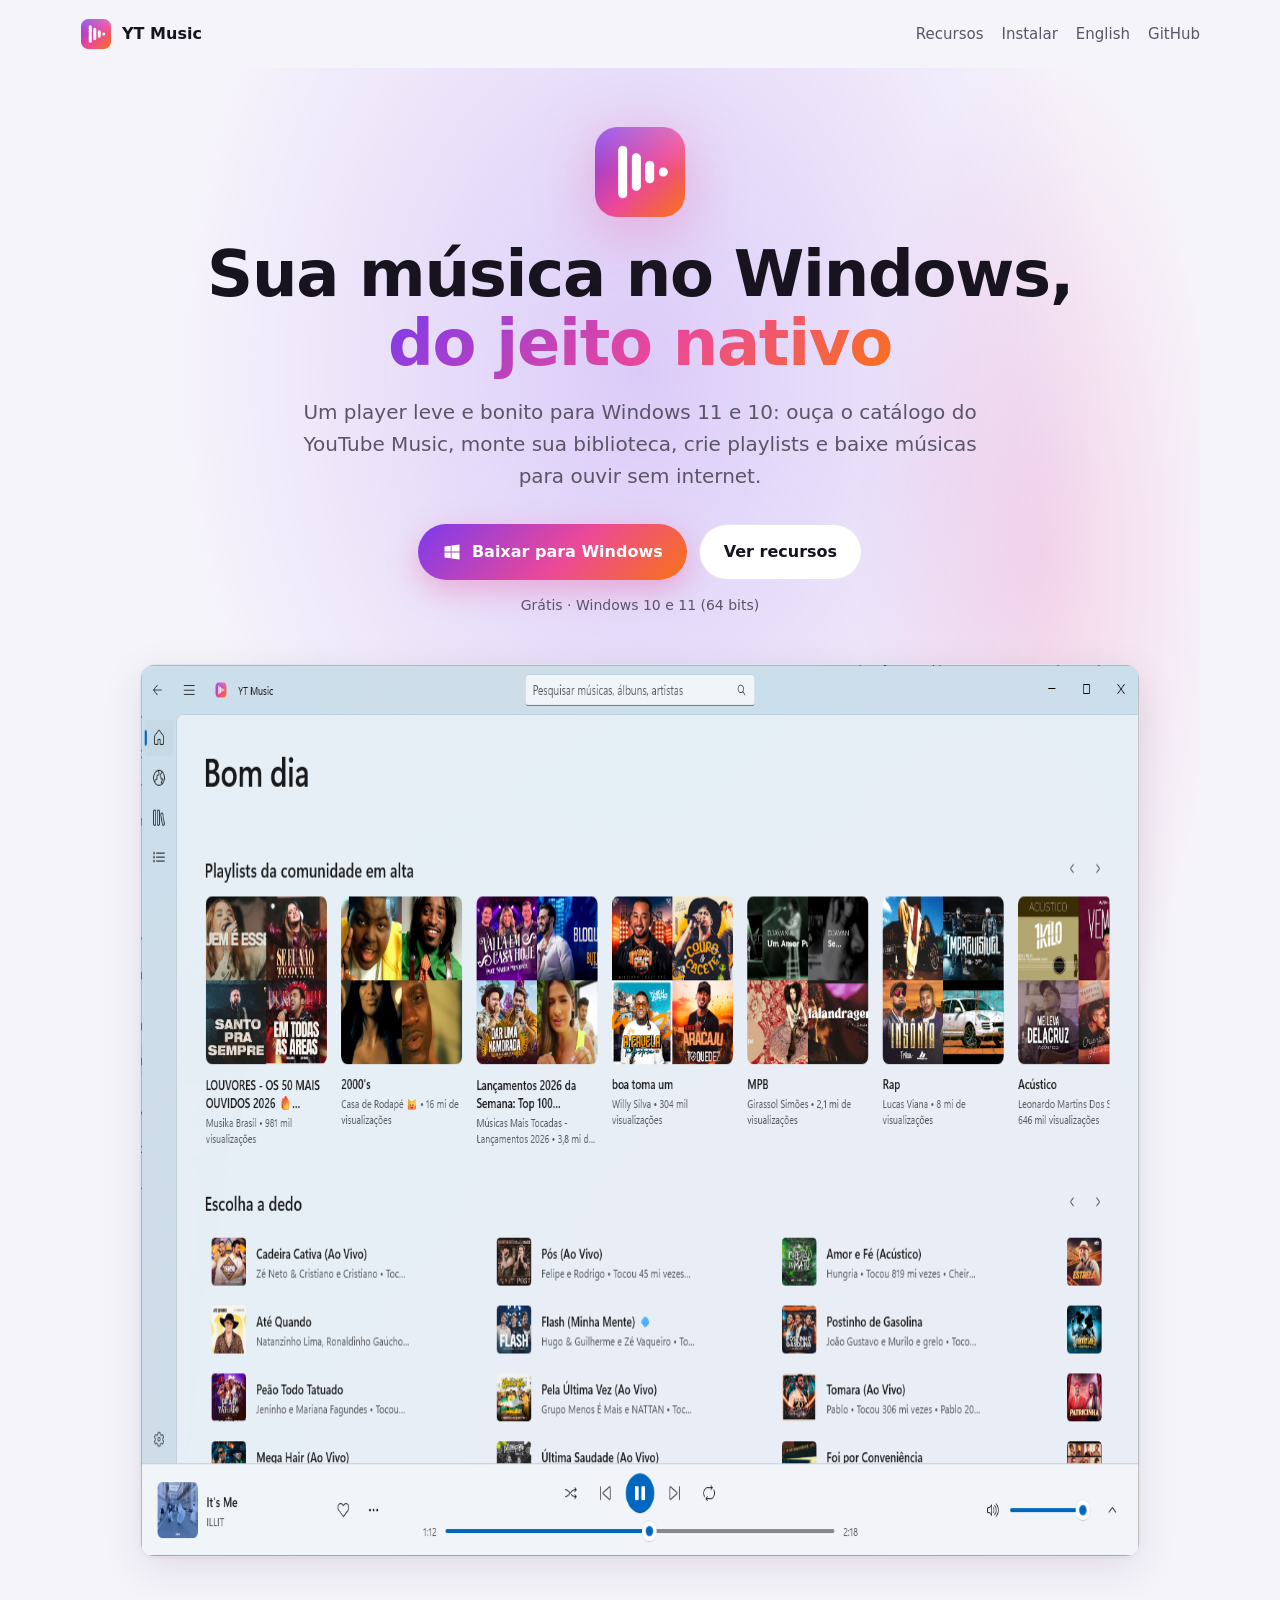
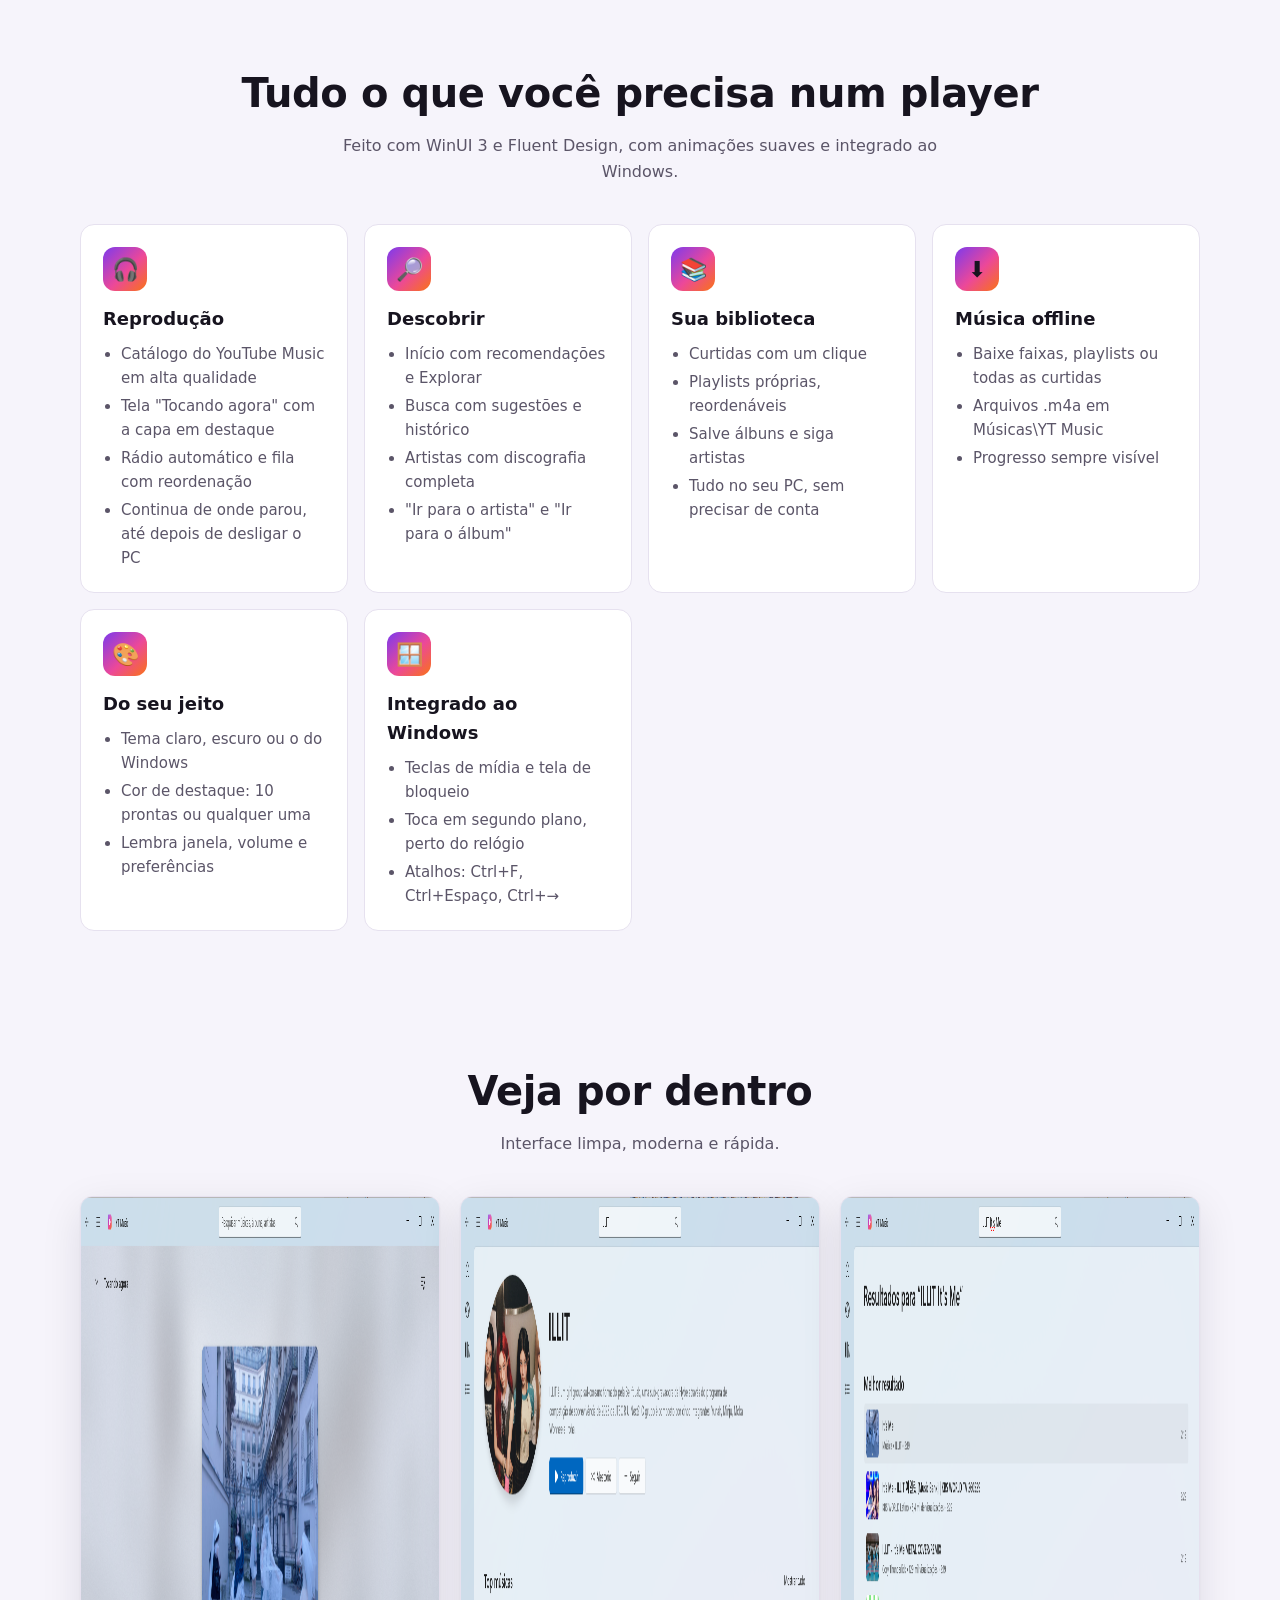
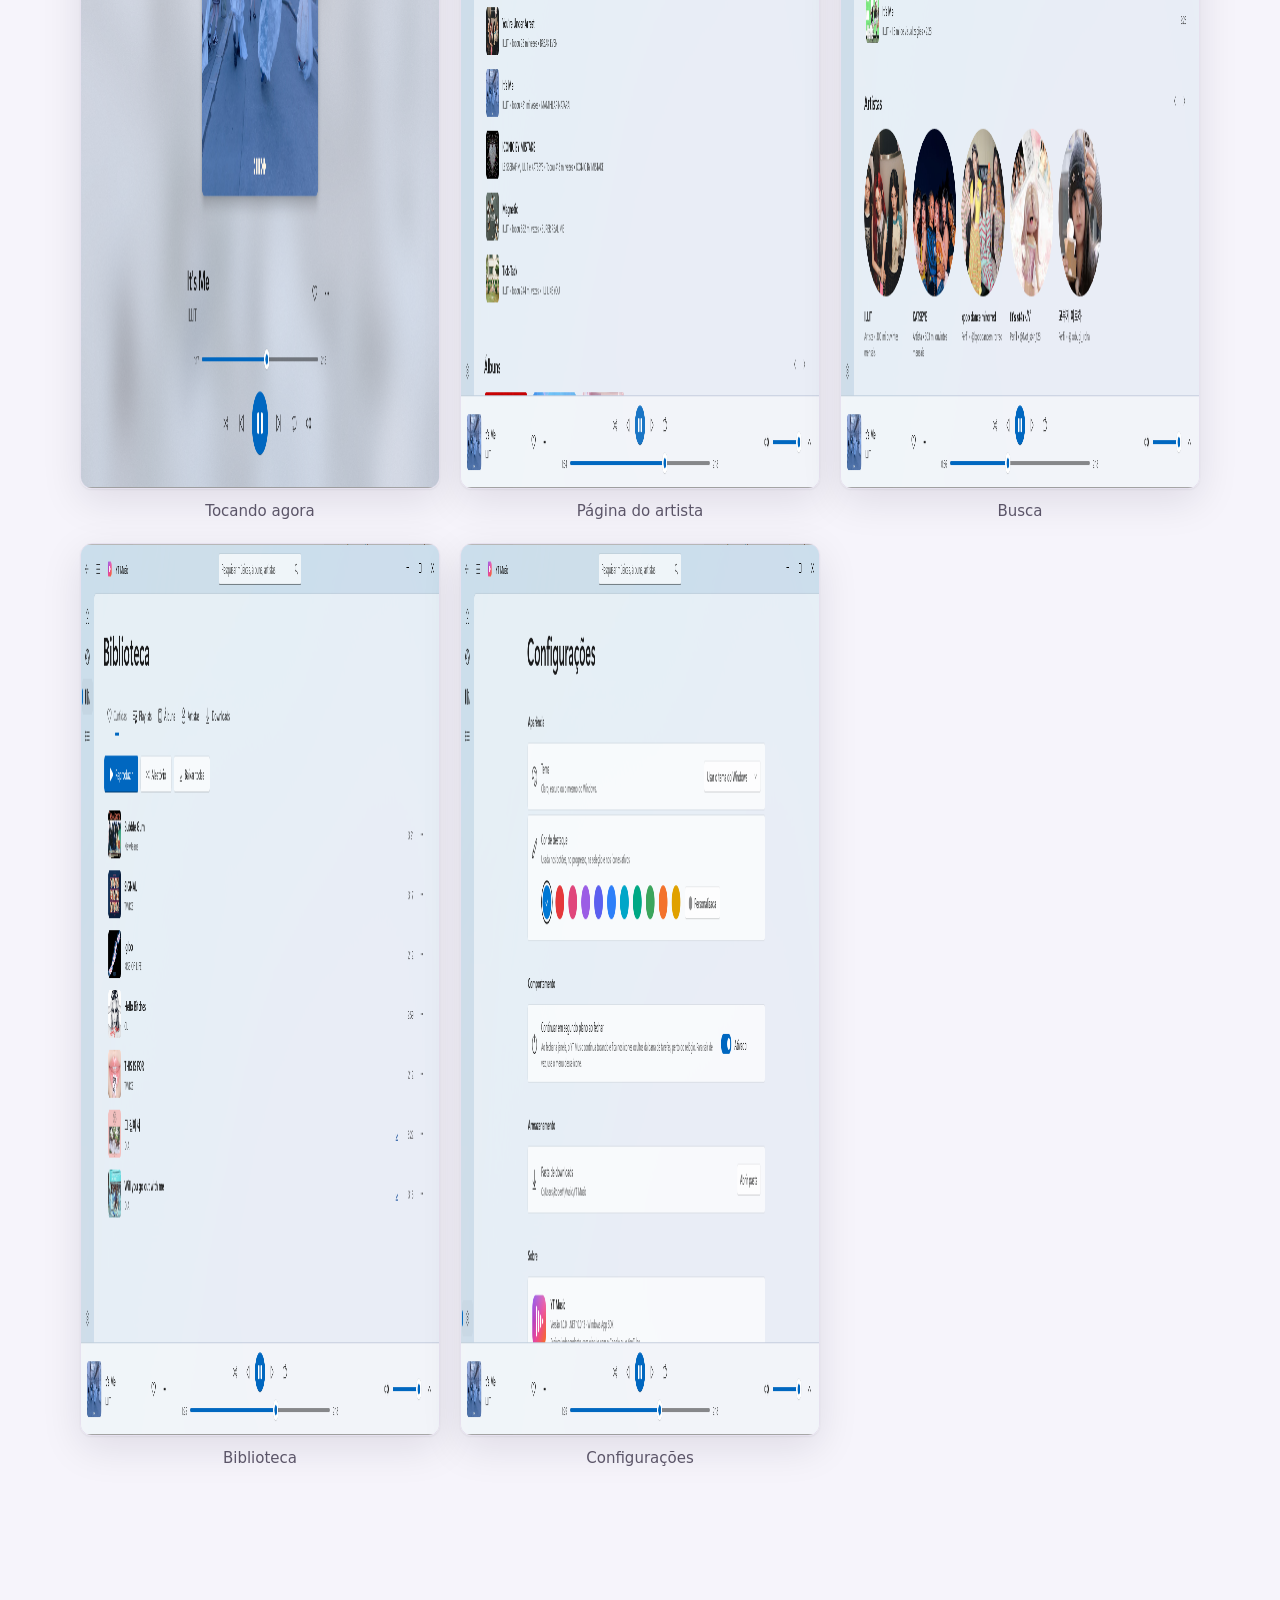
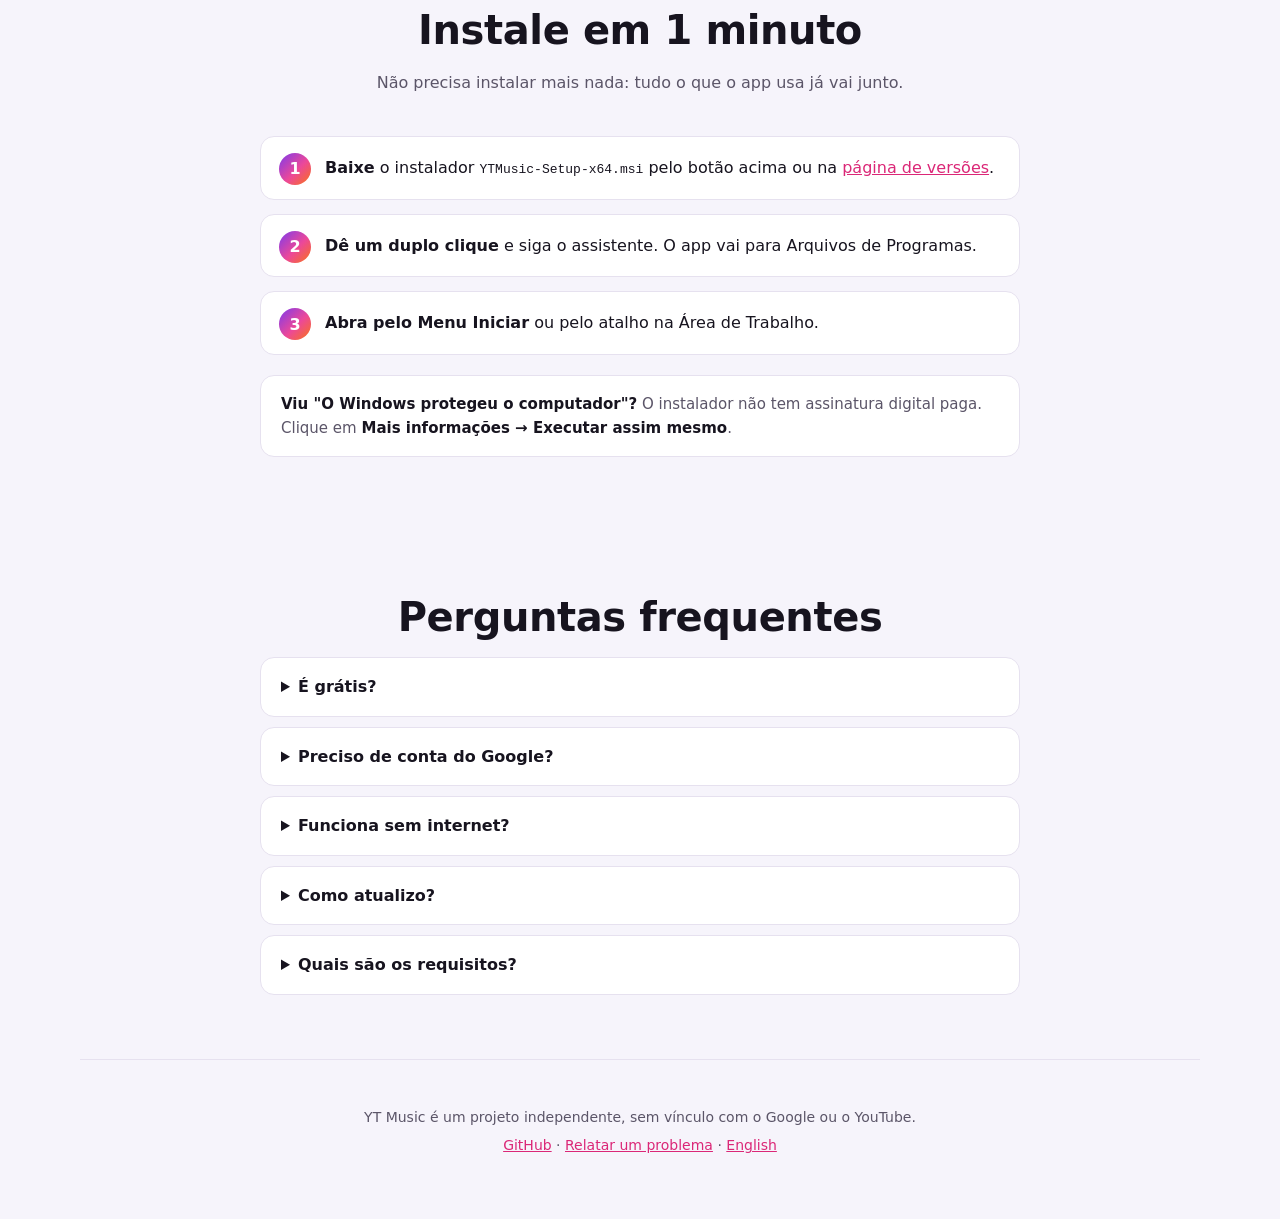
==== index.html @ 2cb9f37a "Site no GitHub Pages (PT/EN), README em inglês e imagem de compartilhamento" ====
<!doctype html>
<html lang="pt-BR">
<head>
  <meta charset="utf-8" />
  <meta name="viewport" content="width=device-width, initial-scale=1" />
  <title>YT Music para Windows — player de música nativo, grátis</title>
  <meta name="description" content="Player de música nativo para Windows 11 e 10 com Fluent Design: ouça o catálogo do YouTube Music, crie playlists, curta faixas, baixe músicas para ouvir offline e controle tudo pelas teclas de mídia. Grátis." />
  <meta name="keywords" content="YouTube Music Windows, player de música Windows, app YouTube Music PC, música offline Windows, WinUI 3, Fluent Design" />
  <link rel="canonical" href="https://robertss97.github.io/YT-Music/" />
  <link rel="alternate" hreflang="pt-BR" href="https://robertss97.github.io/YT-Music/" />
  <link rel="alternate" hreflang="en" href="https://robertss97.github.io/YT-Music/en/" />
  <link rel="alternate" hreflang="x-default" href="https://robertss97.github.io/YT-Music/en/" />
  <link rel="icon" type="image/png" href="screenshots/logo.png" />
  <meta name="theme-color" content="#0e0b1a" media="(prefers-color-scheme: dark)" />
  <meta name="theme-color" content="#f6f4fb" media="(prefers-color-scheme: light)" />

  <meta property="og:type" content="website" />
  <meta property="og:locale" content="pt_BR" />
  <meta property="og:locale:alternate" content="en_US" />
  <meta property="og:site_name" content="YT Music para Windows" />
  <meta property="og:title" content="YT Music para Windows — player de música nativo, grátis" />
  <meta property="og:description" content="Biblioteca, playlists, música offline e controles do Windows num player nativo com Fluent Design." />
  <meta property="og:url" content="https://robertss97.github.io/YT-Music/" />
  <meta property="og:image" content="https://robertss97.github.io/YT-Music/social-preview.png" />
  <meta property="og:image:width" content="1280" />
  <meta property="og:image:height" content="640" />
  <meta name="twitter:card" content="summary_large_image" />
  <meta name="twitter:image" content="https://robertss97.github.io/YT-Music/social-preview.png" />

  <script type="application/ld+json">
  {
    "@context": "https://schema.org",
    "@type": "SoftwareApplication",
    "name": "YT Music para Windows",
    "operatingSystem": "Windows 10, Windows 11",
    "applicationCategory": "MultimediaApplication",
    "description": "Player de música nativo para Windows com biblioteca, playlists, downloads offline e controles do Windows.",
    "url": "https://robertss97.github.io/YT-Music/",
    "downloadUrl": "https://github.com/RobertSS97/YT-Music/releases/latest",
    "image": "https://robertss97.github.io/YT-Music/social-preview.png",
    "screenshot": "https://robertss97.github.io/YT-Music/screenshots/01-inicio.png",
    "inLanguage": "pt-BR",
    "offers": { "@type": "Offer", "price": "0", "priceCurrency": "BRL" },
    "author": { "@type": "Person", "name": "Robert Santos", "url": "https://github.com/RobertSS97" }
  }
  </script>
  <link rel="stylesheet" href="assets/site.css" />
</head>
<body>
  <header class="wrap nav">
    <a class="brand" href="./"><img src="screenshots/logo.png" alt="" width="32" height="32" />YT Music</a>
    <nav class="nav-links">
      <a class="hide-sm" href="#recursos">Recursos</a>
      <a class="hide-sm" href="#instalar">Instalar</a>
      <a href="en/" hreflang="en" lang="en">English</a>
      <a href="https://github.com/RobertSS97/YT-Music">GitHub</a>
    </nav>
  </header>

  <main>
    <section class="hero wrap">
      <img class="hero-logo" src="screenshots/logo.png" alt="Logo do YT Music" width="96" height="96" />
      <h1>Sua música no Windows,<br /><span class="grad">do jeito nativo</span></h1>
      <p class="lead">Um player leve e bonito para Windows 11 e 10: ouça o catálogo do YouTube Music, monte sua biblioteca, crie playlists e baixe músicas para ouvir sem internet.</p>
      <div class="cta">
        <a class="btn btn-primary" data-download href="https://github.com/RobertSS97/YT-Music/releases/latest">
          <svg viewBox="0 0 24 24" fill="currentColor" aria-hidden="true"><path d="M3 5.5 10.5 4.4v7.1H3V5.5Zm0 13 7.5 1.1v-7H3v5.9Zm8.4 1.2L21 21v-8.4h-9.6v7.1Zm0-15.4v7.2H21V3l-9.6 1.3Z"/></svg>
          Baixar para Windows
        </a>
        <a class="btn btn-ghost" href="#recursos">Ver recursos</a>
      </div>
      <p class="meta" data-release-meta data-template="Versão {version} · {size} MB · grátis · Windows 10 e 11 (64 bits)">Grátis · Windows 10 e 11 (64 bits)</p>
      <img class="shot-hero" src="screenshots/01-inicio.png" alt="Tela inicial do YT Music com recomendações e a barra do player" width="1386" height="893" />
    </section>

    <section id="recursos" class="wrap">
      <h2>Tudo o que você precisa num player</h2>
      <p class="section-lead">Feito com WinUI 3 e Fluent Design, com animações suaves e integrado ao Windows.</p>
      <div class="features">
        <article class="card">
          <div class="icon" aria-hidden="true">🎧</div>
          <h3>Reprodução</h3>
          <ul>
            <li>Catálogo do YouTube Music em alta qualidade</li>
            <li>Tela "Tocando agora" com a capa em destaque</li>
            <li>Rádio automático e fila com reordenação</li>
            <li>Continua de onde parou, até depois de desligar o PC</li>
          </ul>
        </article>
        <article class="card">
          <div class="icon" aria-hidden="true">🔎</div>
          <h3>Descobrir</h3>
          <ul>
            <li>Início com recomendações e Explorar</li>
            <li>Busca com sugestões e histórico</li>
            <li>Artistas com discografia completa</li>
            <li>"Ir para o artista" e "Ir para o álbum"</li>
          </ul>
        </article>
        <article class="card">
          <div class="icon" aria-hidden="true">📚</div>
          <h3>Sua biblioteca</h3>
          <ul>
            <li>Curtidas com um clique</li>
            <li>Playlists próprias, reordenáveis</li>
            <li>Salve álbuns e siga artistas</li>
            <li>Tudo no seu PC, sem precisar de conta</li>
          </ul>
        </article>
        <article class="card">
          <div class="icon" aria-hidden="true">⬇️</div>
          <h3>Música offline</h3>
          <ul>
            <li>Baixe faixas, playlists ou todas as curtidas</li>
            <li>Arquivos .m4a em Músicas\YT Music</li>
            <li>Progresso sempre visível</li>
          </ul>
        </article>
        <article class="card">
          <div class="icon" aria-hidden="true">🎨</div>
          <h3>Do seu jeito</h3>
          <ul>
            <li>Tema claro, escuro ou o do Windows</li>
            <li>Cor de destaque: 10 prontas ou qualquer uma</li>
            <li>Lembra janela, volume e preferências</li>
          </ul>
        </article>
        <article class="card">
          <div class="icon" aria-hidden="true">🪟</div>
          <h3>Integrado ao Windows</h3>
          <ul>
            <li>Teclas de mídia e tela de bloqueio</li>
            <li>Toca em segundo plano, perto do relógio</li>
            <li>Atalhos: Ctrl+F, Ctrl+Espaço, Ctrl+→</li>
          </ul>
        </article>
      </div>
    </section>

    <section id="telas" class="wrap">
      <h2>Veja por dentro</h2>
      <p class="section-lead">Interface limpa, moderna e rápida.</p>
      <div class="gallery">
        <figure><img src="screenshots/02-tocando-agora.png" alt="Tela Tocando agora com a capa de It's Me, do ILLIT" loading="lazy" width="1386" height="893" /><figcaption>Tocando agora</figcaption></figure>
        <figure><img src="screenshots/04-artista.png" alt="Página da artista ILLIT com top músicas" loading="lazy" width="1386" height="893" /><figcaption>Página do artista</figcaption></figure>
        <figure><img src="screenshots/03-busca.png" alt="Resultados de busca por ILLIT It's Me" loading="lazy" width="1386" height="893" /><figcaption>Busca</figcaption></figure>
        <figure><img src="screenshots/05-biblioteca.png" alt="Biblioteca com músicas curtidas e baixadas" loading="lazy" width="1386" height="893" /><figcaption>Biblioteca</figcaption></figure>
        <figure><img src="screenshots/06-configuracoes.png" alt="Configurações com tema e cor de destaque" loading="lazy" width="1386" height="893" /><figcaption>Configurações</figcaption></figure>
      </div>
    </section>

    <section id="instalar" class="wrap">
      <h2>Instale em 1 minuto</h2>
      <p class="section-lead">Não precisa instalar mais nada: tudo o que o app usa já vai junto.</p>
      <ol class="steps">
        <li><strong>Baixe</strong> o instalador <code>YTMusic-Setup-x64.msi</code> pelo botão acima ou na <a href="https://github.com/RobertSS97/YT-Music/releases/latest">página de versões</a>.</li>
        <li><strong>Dê um duplo clique</strong> e siga o assistente. O app vai para Arquivos de Programas.</li>
        <li><strong>Abra pelo Menu Iniciar</strong> ou pelo atalho na Área de Trabalho.</li>
      </ol>
      <p class="note"><strong>Viu "O Windows protegeu o computador"?</strong> O instalador não tem assinatura digital paga. Clique em <strong>Mais informações → Executar assim mesmo</strong>.</p>
    </section>

    <section id="perguntas" class="wrap">
      <h2>Perguntas frequentes</h2>
      <div class="faq">
        <details><summary>É grátis?</summary><p>Sim, totalmente grátis e sem propaganda.</p></details>
        <details><summary>Preciso de conta do Google?</summary><p>Não. Curtidas, playlists e configurações ficam salvas no seu computador.</p></details>
        <details><summary>Funciona sem internet?</summary><p>As músicas que você baixar tocam offline. Para buscar e ouvir o resto do catálogo, é preciso internet.</p></details>
        <details><summary>Como atualizo?</summary><p>Baixe a versão nova e instale por cima. Sua biblioteca e seus downloads são mantidos.</p></details>
        <details><summary>Quais são os requisitos?</summary><p>Windows 11 ou Windows 10 (versão 2004 ou mais recente), 64 bits.</p></details>
      </div>
    </section>
  </main>

  <footer class="wrap">
    <p>YT Music é um projeto independente, sem vínculo com o Google ou o YouTube.</p>
    <p><a href="https://github.com/RobertSS97/YT-Music">GitHub</a> · <a href="https://github.com/RobertSS97/YT-Music/issues">Relatar um problema</a> · <a href="en/" hreflang="en" lang="en">English</a></p>
  </footer>
  <script src="assets/site.js" defer></script>
</body>
</html>
---- assets/site.css ----
/* Site do YT Music — mesmo visual do app: Fluent, cantos suaves, cores da logo. */
:root {
  --bg: #f6f4fb;
  --bg-elev: #ffffff;
  --text: #17141f;
  --text-2: #5b5568;
  --border: #e6e1ef;
  --accent: #db2777;
  --accent-text: #ffffff;
  --grad: linear-gradient(135deg, #7c3aed 0%, #ec4899 55%, #f97316 100%);
  --shadow: 0 1px 2px rgb(20 10 40 / 6%), 0 12px 40px rgb(20 10 40 / 10%);
  --radius: 14px;
  color-scheme: light;
}
@media (prefers-color-scheme: dark) {
  :root {
    --bg: #0e0b1a;
    --bg-elev: #171327;
    --text: #f4f1fb;
    --text-2: #b4adc6;
    --border: #2a2440;
    --accent: #f472b6;
    --accent-text: #1a0b16;
    --shadow: 0 1px 2px rgb(0 0 0 / 40%), 0 16px 48px rgb(0 0 0 / 45%);
    color-scheme: dark;
  }
}

* { box-sizing: border-box; }
html { scroll-behavior: smooth; }
body {
  margin: 0;
  background: var(--bg);
  color: var(--text);
  font-family: "Segoe UI Variable Text", "Segoe UI", system-ui, -apple-system, Roboto, sans-serif;
  line-height: 1.6;
  -webkit-font-smoothing: antialiased;
}
img { max-width: 100%; display: block; }
a { color: var(--accent); }

.wrap { width: min(1120px, 100% - 32px); margin-inline: auto; }

/* Topo */
.nav { display: flex; align-items: center; justify-content: space-between; padding: 18px 0; }
.brand { display: flex; align-items: center; gap: 10px; font-weight: 600; color: var(--text); text-decoration: none; }
.brand img { width: 32px; height: 32px; }
.nav-links { display: flex; gap: 18px; align-items: center; font-size: 15px; }
.nav-links a { color: var(--text-2); text-decoration: none; }
.nav-links a:hover { color: var(--text); }

/* Destaque */
.hero { position: relative; padding: 56px 0 40px; text-align: center; overflow: hidden; }
.hero::before {
  content: ""; position: absolute; inset: -40% -10% auto; height: 120%;
  background: radial-gradient(closest-side, rgb(124 58 237 / 22%), transparent 70%),
              radial-gradient(closest-side at 80% 60%, rgb(236 72 153 / 18%), transparent 70%);
  z-index: -1;
}
.hero-logo { width: 96px; height: 96px; margin: 0 auto 20px; filter: drop-shadow(0 12px 30px rgb(236 72 153 / 35%)); }
h1 {
  margin: 0; font-family: "Segoe UI Variable Display", "Segoe UI", system-ui, sans-serif;
  font-size: clamp(36px, 6vw, 64px); line-height: 1.08; letter-spacing: -0.02em; font-weight: 700;
}
h1 .grad { background: var(--grad); -webkit-background-clip: text; background-clip: text; color: transparent; }
.lead { max-width: 680px; margin: 18px auto 0; font-size: clamp(17px, 2vw, 20px); color: var(--text-2); }
.cta { display: flex; flex-wrap: wrap; gap: 12px; justify-content: center; margin-top: 32px; }
.btn {
  display: inline-flex; align-items: center; gap: 10px; padding: 14px 24px; border-radius: 999px;
  font-weight: 600; font-size: 16px; text-decoration: none; transition: transform .15s ease, box-shadow .15s ease;
}
.btn:hover { transform: translateY(-1px); }
.btn-primary { background: var(--grad); color: #fff; box-shadow: 0 10px 30px rgb(236 72 153 / 35%); }
.btn-ghost { background: var(--bg-elev); color: var(--text); border: 1px solid var(--border); }
.btn svg { width: 20px; height: 20px; }
.meta { margin-top: 14px; font-size: 14px; color: var(--text-2); }

.shot-hero {
  margin: 48px auto 0; border-radius: var(--radius); overflow: hidden;
  border: 1px solid var(--border); box-shadow: var(--shadow); max-width: 1000px;
}

/* Seções */
section { padding: 64px 0; }
h2 {
  margin: 0 0 8px; font-family: "Segoe UI Variable Display", "Segoe UI", system-ui, sans-serif;
  font-size: clamp(28px, 4vw, 40px); letter-spacing: -0.01em; text-align: center;
}
.section-lead { text-align: center; color: var(--text-2); margin: 0 auto 40px; max-width: 640px; }

.features { display: grid; grid-template-columns: repeat(auto-fit, minmax(260px, 1fr)); gap: 16px; }
.card {
  background: var(--bg-elev); border: 1px solid var(--border); border-radius: var(--radius); padding: 22px;
}
.card .icon {
  width: 44px; height: 44px; border-radius: 12px; display: grid; place-items: center; font-size: 22px;
  background: var(--grad); margin-bottom: 14px;
}
.card h3 { margin: 0 0 8px; font-size: 18px; }
.card ul { margin: 0; padding-left: 18px; color: var(--text-2); font-size: 15px; }
.card li + li { margin-top: 4px; }

.gallery { display: grid; grid-template-columns: repeat(auto-fit, minmax(320px, 1fr)); gap: 20px; }
.gallery figure { margin: 0; }
.gallery img { border-radius: 12px; border: 1px solid var(--border); box-shadow: var(--shadow); }
.gallery figcaption { margin-top: 10px; font-size: 15px; color: var(--text-2); text-align: center; }

.steps { counter-reset: step; display: grid; gap: 14px; max-width: 760px; margin: 0 auto; padding: 0; list-style: none; }
.steps li {
  counter-increment: step; position: relative; padding: 18px 20px 18px 64px;
  background: var(--bg-elev); border: 1px solid var(--border); border-radius: var(--radius);
}
.steps li::before {
  content: counter(step); position: absolute; left: 18px; top: 16px; width: 32px; height: 32px;
  border-radius: 50%; background: var(--grad); color: #fff; display: grid; place-items: center; font-weight: 700;
}
.note {
  max-width: 760px; margin: 20px auto 0; padding: 16px 20px; border-radius: var(--radius);
  border: 1px solid var(--border); background: var(--bg-elev); color: var(--text-2); font-size: 15px;
}
.note strong { color: var(--text); }

.faq { max-width: 760px; margin: 0 auto; display: grid; gap: 10px; }
.faq details { background: var(--bg-elev); border: 1px solid var(--border); border-radius: var(--radius); padding: 16px 20px; }
.faq summary { cursor: pointer; font-weight: 600; }
.faq p { margin: 10px 0 0; color: var(--text-2); }

footer { padding: 40px 0 56px; border-top: 1px solid var(--border); color: var(--text-2); font-size: 14px; text-align: center; }
footer p { margin: 6px 0; }

@media (max-width: 640px) {
  .nav-links a.hide-sm { display: none; }
  section { padding: 48px 0; }
}
@media (prefers-reduced-motion: reduce) {
  html { scroll-behavior: auto; }
  .btn { transition: none; }
}
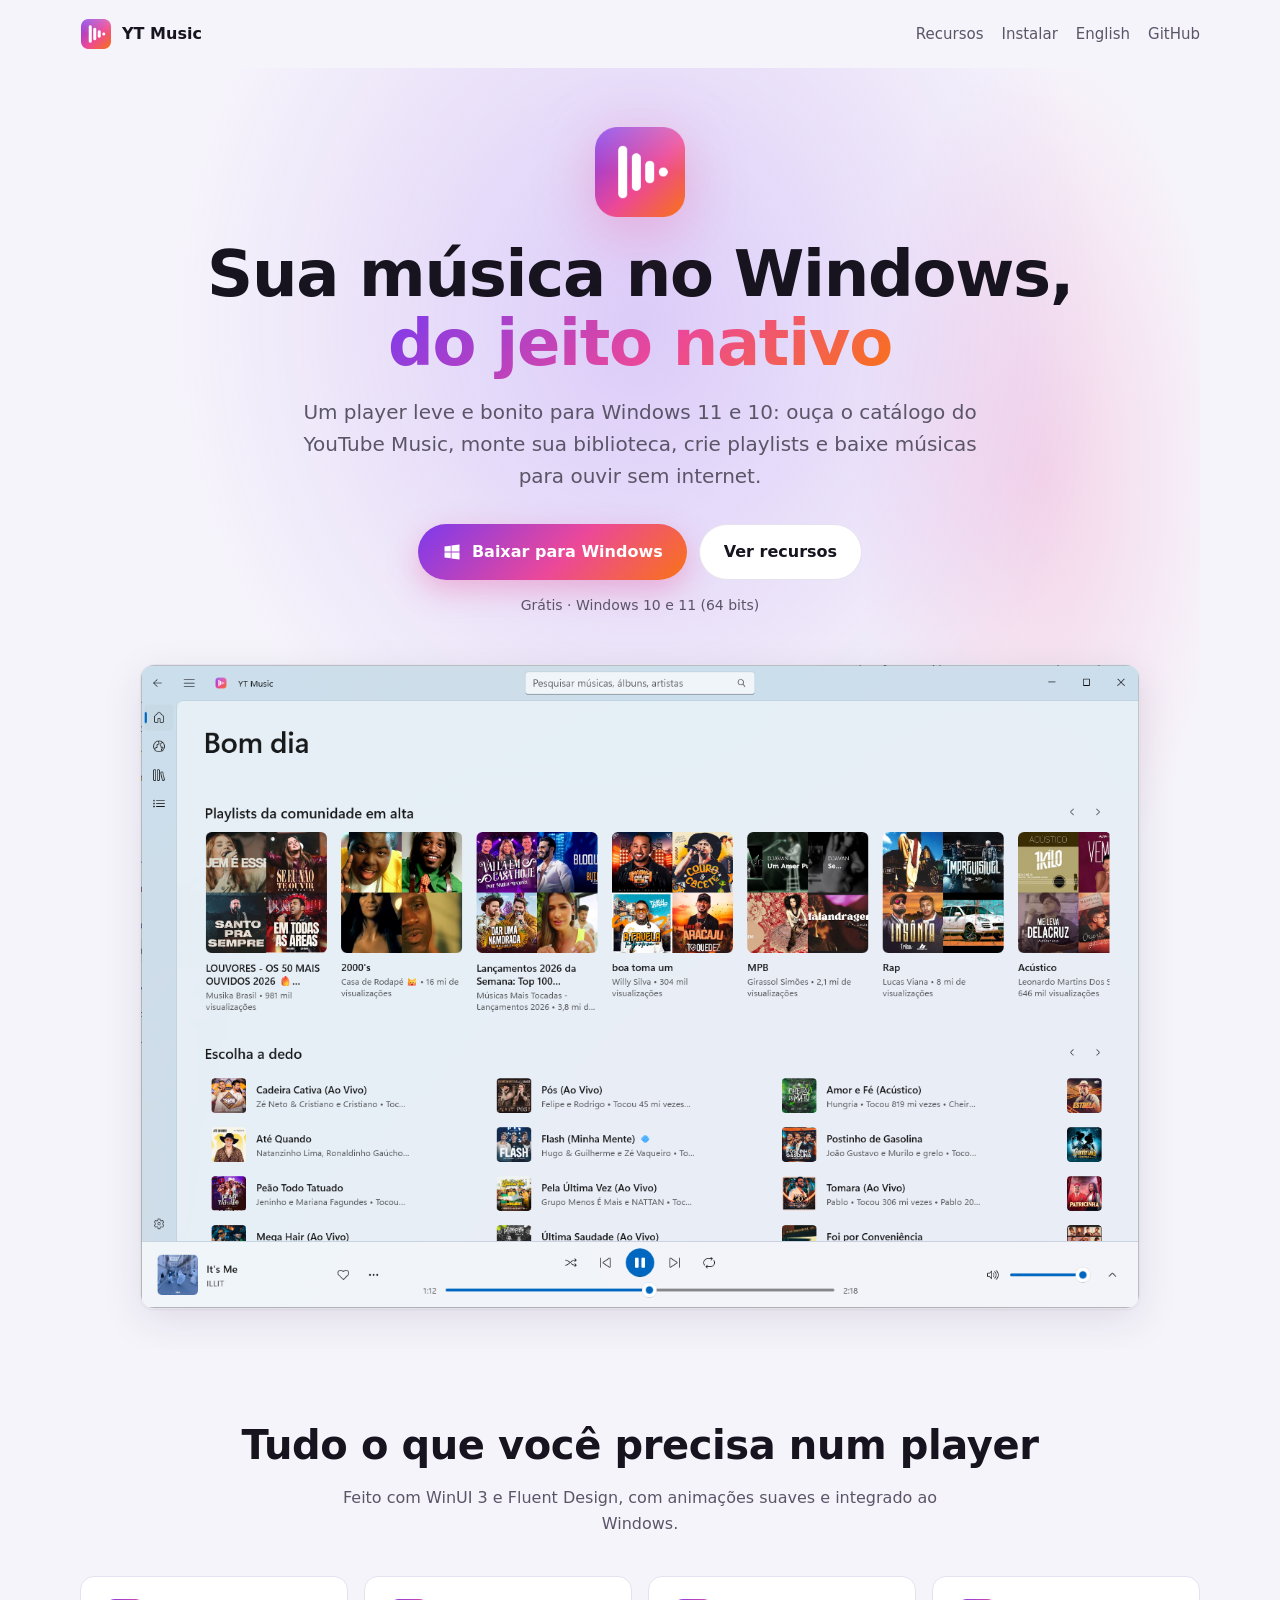
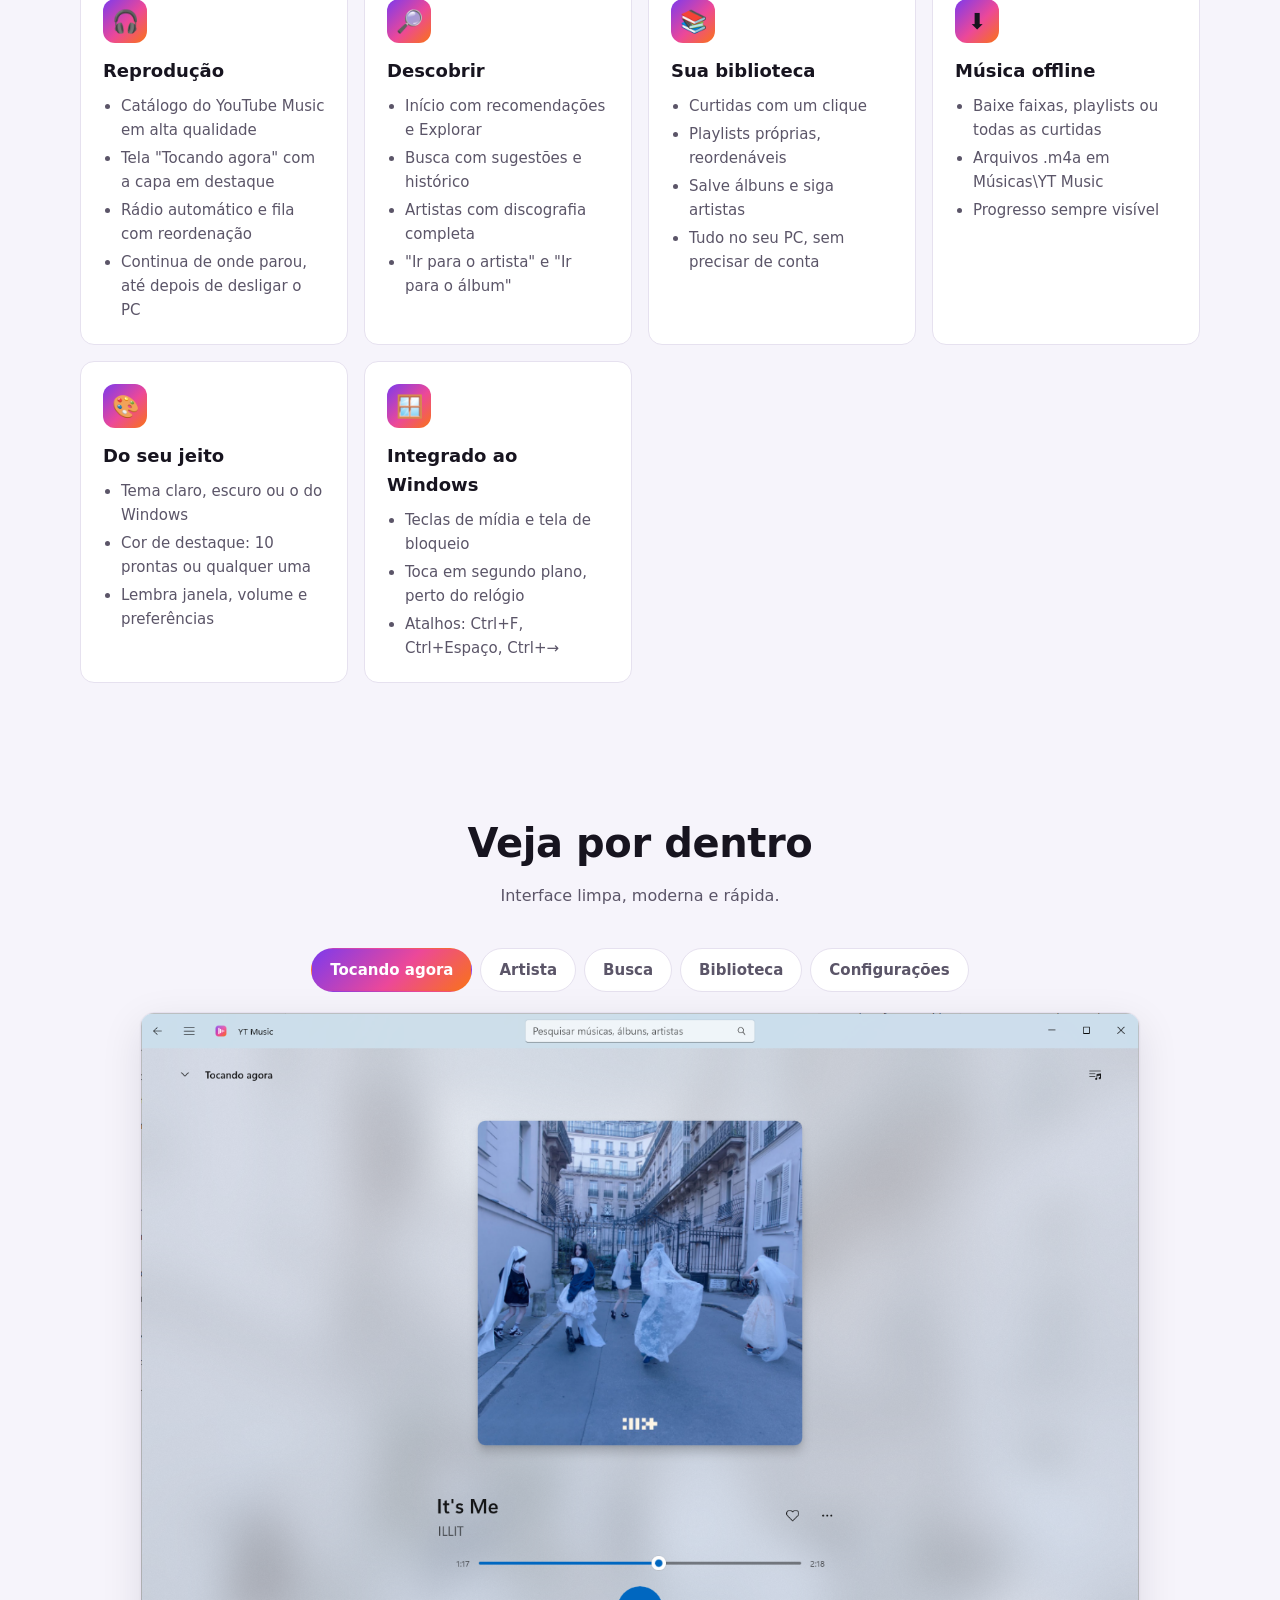
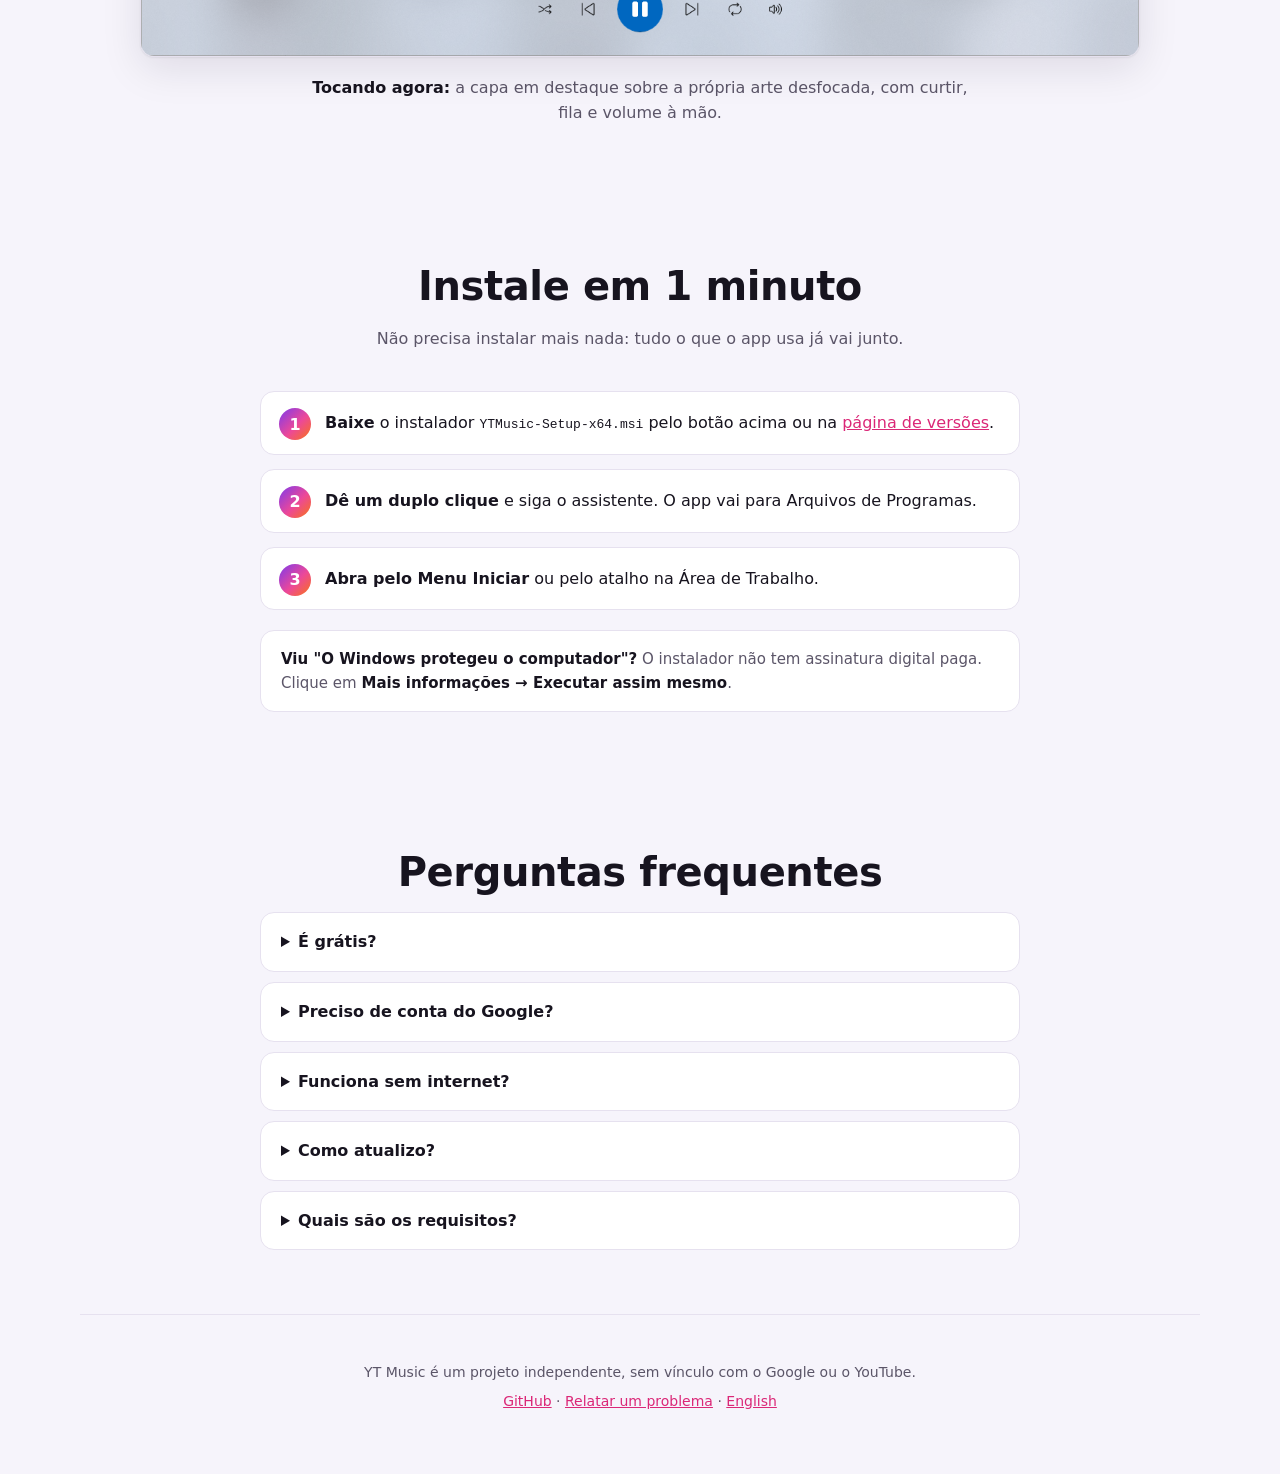
==== commit fc9d7a01: "Vitrine de telas com abas e imagens na proporção certa" ====
--- a/index.html
+++ b/index.html
@@ -140,12 +140,22 @@
     <section id="telas" class="wrap">
       <h2>Veja por dentro</h2>
       <p class="section-lead">Interface limpa, moderna e rápida.</p>
-      <div class="gallery">
-        <figure><img src="screenshots/02-tocando-agora.png" alt="Tela Tocando agora com a capa de It's Me, do ILLIT" loading="lazy" width="1386" height="893" /><figcaption>Tocando agora</figcaption></figure>
-        <figure><img src="screenshots/04-artista.png" alt="Página da artista ILLIT com top músicas" loading="lazy" width="1386" height="893" /><figcaption>Página do artista</figcaption></figure>
-        <figure><img src="screenshots/03-busca.png" alt="Resultados de busca por ILLIT It's Me" loading="lazy" width="1386" height="893" /><figcaption>Busca</figcaption></figure>
-        <figure><img src="screenshots/05-biblioteca.png" alt="Biblioteca com músicas curtidas e baixadas" loading="lazy" width="1386" height="893" /><figcaption>Biblioteca</figcaption></figure>
-        <figure><img src="screenshots/06-configuracoes.png" alt="Configurações com tema e cor de destaque" loading="lazy" width="1386" height="893" /><figcaption>Configurações</figcaption></figure>
+      <div class="showcase" data-showcase>
+        <div class="tabs" role="tablist" aria-label="Telas do app">
+          <button class="tab" role="tab" aria-selected="true" data-caption="<strong>Tocando agora:</strong> a capa em destaque sobre a própria arte desfocada, com curtir, fila e volume à mão.">Tocando agora</button>
+          <button class="tab" role="tab" aria-selected="false" tabindex="-1" data-caption="<strong>Artistas:</strong> top músicas, álbuns, singles e vídeos — e &quot;Ver tudo&quot; para a discografia completa.">Artista</button>
+          <button class="tab" role="tab" aria-selected="false" tabindex="-1" data-caption="<strong>Busca:</strong> sugestões enquanto você digita, histórico e resultados separados por músicas, artistas, álbuns e vídeos.">Busca</button>
+          <button class="tab" role="tab" aria-selected="false" tabindex="-1" data-caption="<strong>Biblioteca:</strong> curtidas, playlists, álbuns e artistas salvos — e as músicas baixadas para ouvir offline.">Biblioteca</button>
+          <button class="tab" role="tab" aria-selected="false" tabindex="-1" data-caption="<strong>Configurações:</strong> tema claro ou escuro, sua cor de destaque e tocar em segundo plano.">Configurações</button>
+        </div>
+        <div class="stage">
+          <img class="active" src="screenshots/02-tocando-agora.png" alt="Tela Tocando agora com a capa de It's Me, do ILLIT" width="1386" height="893" />
+          <img src="screenshots/04-artista.png" alt="Página da artista ILLIT com top músicas" loading="lazy" width="1386" height="893" />
+          <img src="screenshots/03-busca.png" alt="Resultados de busca por ILLIT It's Me" loading="lazy" width="1386" height="893" />
+          <img src="screenshots/05-biblioteca.png" alt="Biblioteca com músicas curtidas e baixadas" loading="lazy" width="1386" height="893" />
+          <img src="screenshots/06-configuracoes.png" alt="Configurações com tema e cor de destaque" loading="lazy" width="1386" height="893" />
+        </div>
+        <p class="caption"><strong>Tocando agora:</strong> a capa em destaque sobre a própria arte desfocada, com curtir, fila e volume à mão.</p>
       </div>
     </section>
 
--- a/assets/site.css
+++ b/assets/site.css
@@ -36,7 +36,8 @@
   line-height: 1.6;
   -webkit-font-smoothing: antialiased;
 }
-img { max-width: 100%; display: block; }
+/* height:auto mantém a proporção mesmo com width/height no HTML (que só reservam o espaço). */
+img { max-width: 100%; height: auto; display: block; }
 a { color: var(--accent); }
 
 .wrap { width: min(1120px, 100% - 32px); margin-inline: auto; }
@@ -77,7 +78,7 @@
 
 .shot-hero {
   margin: 48px auto 0; border-radius: var(--radius); overflow: hidden;
-  border: 1px solid var(--border); box-shadow: var(--shadow); max-width: 1000px;
+  border: 1px solid var(--border); box-shadow: var(--shadow); width: 100%; max-width: min(1000px, 100%);
 }
 
 /* Seções */
@@ -100,10 +101,37 @@
 .card ul { margin: 0; padding-left: 18px; color: var(--text-2); font-size: 15px; }
 .card li + li { margin-top: 4px; }
 
-.gallery { display: grid; grid-template-columns: repeat(auto-fit, minmax(320px, 1fr)); gap: 20px; }
-.gallery figure { margin: 0; }
-.gallery img { border-radius: 12px; border: 1px solid var(--border); box-shadow: var(--shadow); }
-.gallery figcaption { margin-top: 10px; font-size: 15px; color: var(--text-2); text-align: center; }
+/* Vitrine: uma captura grande por vez, com abas para trocar. */
+.showcase { max-width: 1000px; margin: 0 auto; }
+.tabs {
+  display: flex; gap: 8px; justify-content: center; flex-wrap: wrap; margin-bottom: 20px;
+}
+.tab {
+  font: inherit; font-size: 15px; font-weight: 600; cursor: pointer;
+  padding: 9px 18px; border-radius: 999px; border: 1px solid var(--border);
+  background: var(--bg-elev); color: var(--text-2); transition: background .15s, color .15s, border-color .15s;
+}
+.tab:hover { color: var(--text); }
+.tab[aria-selected="true"] { background: var(--grad); color: #fff; border-color: transparent; }
+.tab:focus-visible { outline: 2px solid var(--accent); outline-offset: 2px; }
+.stage {
+  position: relative; aspect-ratio: 1386 / 893; border-radius: var(--radius); overflow: hidden;
+  border: 1px solid var(--border); box-shadow: var(--shadow); background: var(--bg-elev);
+}
+.stage img {
+  position: absolute; inset: 0; width: 100%; height: 100%; object-fit: cover;
+  opacity: 0; transition: opacity .35s ease;
+}
+.stage img.active { opacity: 1; }
+.caption { min-height: 3.2em; margin: 18px auto 0; max-width: 680px; text-align: center; color: var(--text-2); }
+.caption strong { color: var(--text); }
+
+@media (max-width: 640px) {
+  /* No celular as abas rolam na horizontal em vez de quebrar em várias linhas. */
+  .tabs { flex-wrap: nowrap; justify-content: flex-start; overflow-x: auto; padding-bottom: 4px; scrollbar-width: none; }
+  .tab { flex: none; }
+}
+@media (prefers-reduced-motion: reduce) { .stage img { transition: none; } }
 
 .steps { counter-reset: step; display: grid; gap: 14px; max-width: 760px; margin: 0 auto; padding: 0; list-style: none; }
 .steps li {
